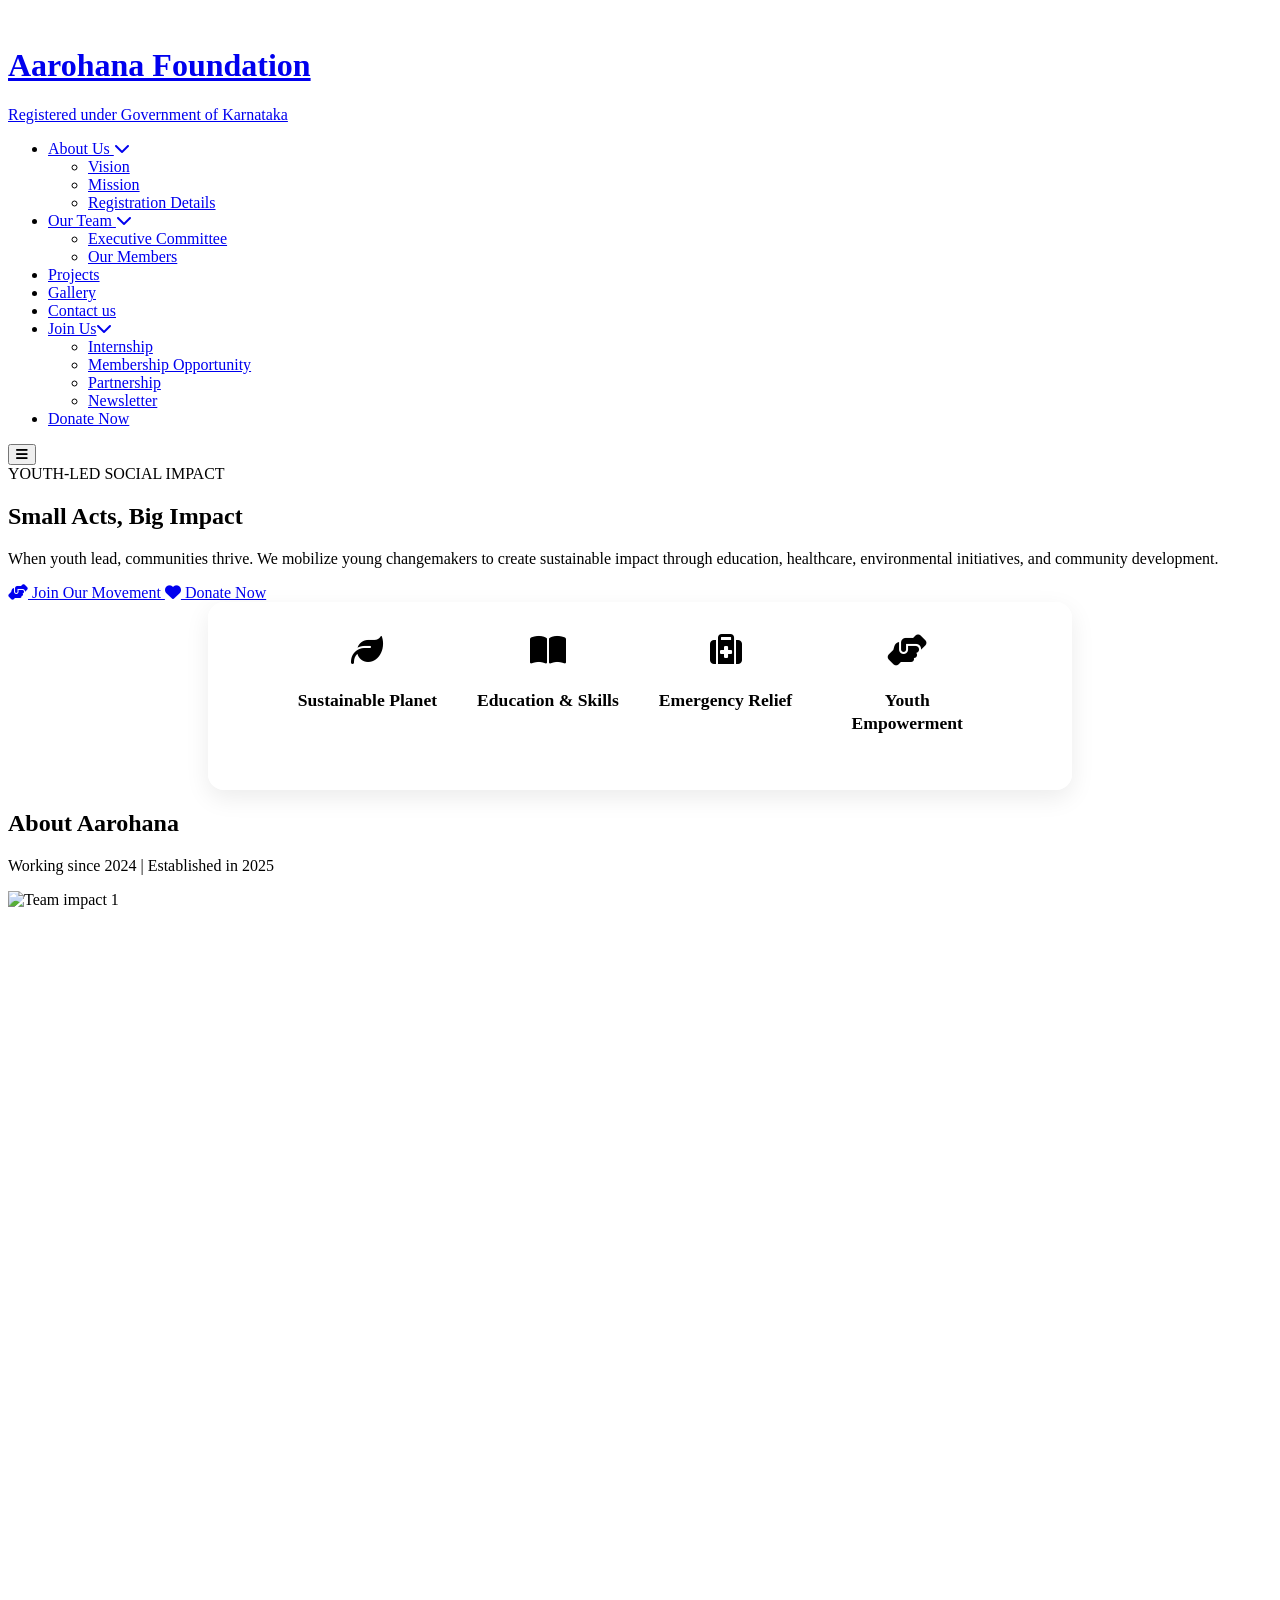
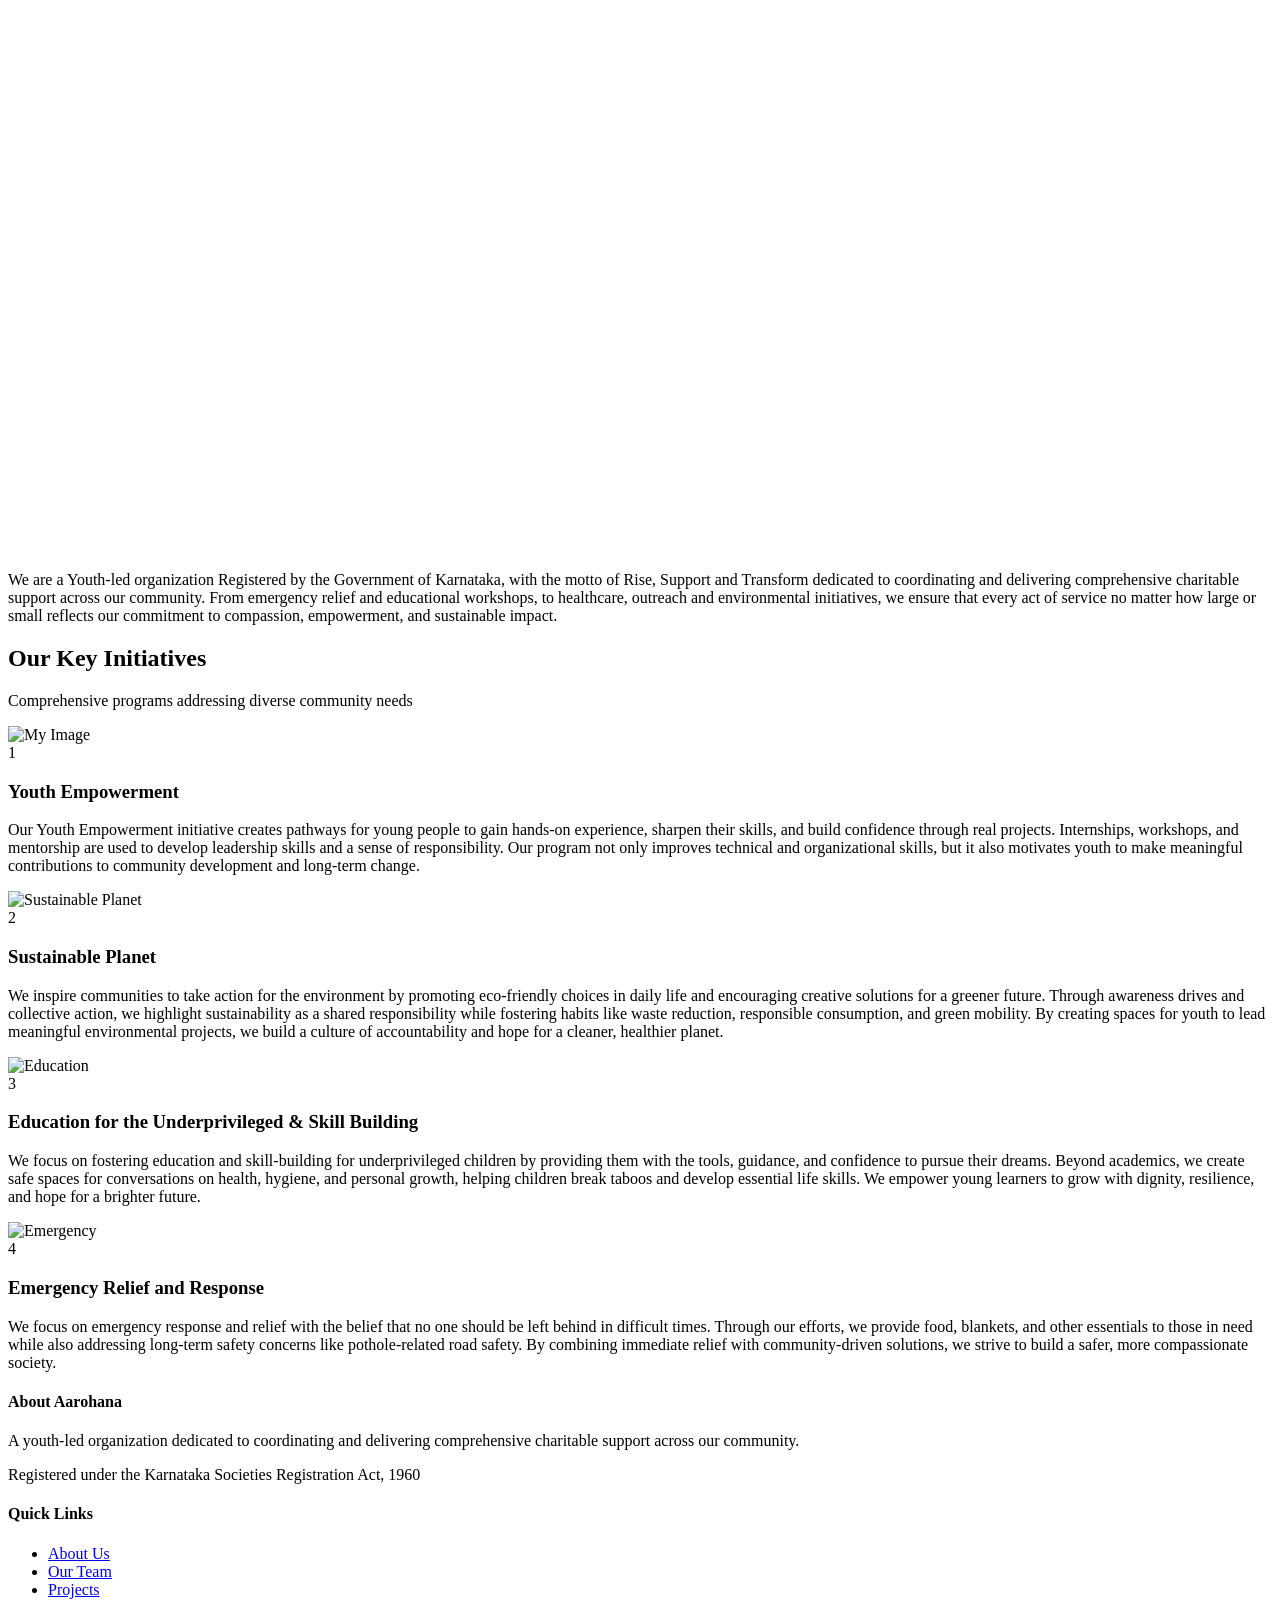
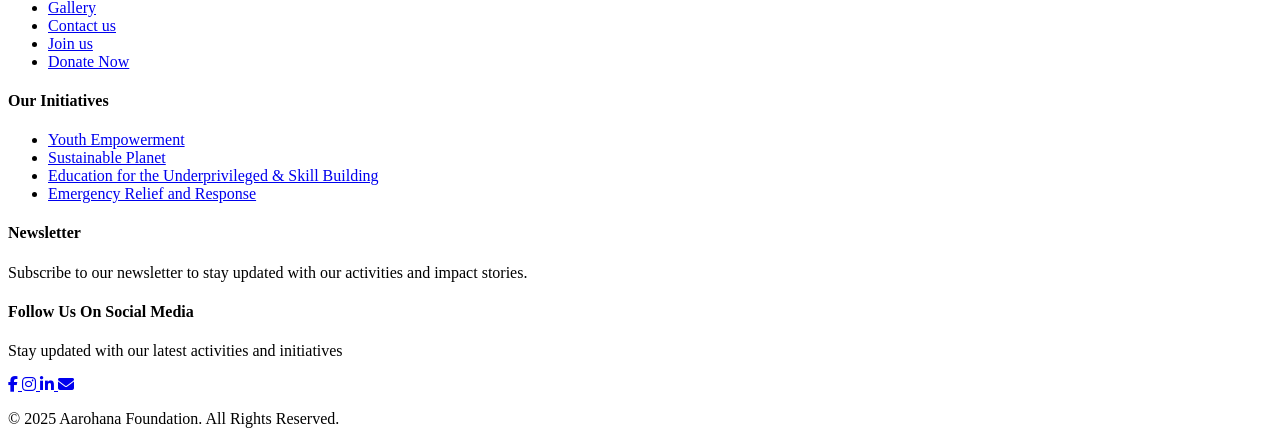
==== index.html @ 626e1ba4 "Updated files" ====
<!DOCTYPE html>
<html lang="en">

<head>
  <meta charset="UTF-8">
  <meta name="viewport" content="width=device-width, initial-scale=1.0">
  <title>Aarohana Foundation | Registered under Government of Karnataka</title>
  <link rel="stylesheet" href="https://cdnjs.cloudflare.com/ajax/libs/font-awesome/6.4.0/css/all.min.css">
  <link href="https://fonts.googleapis.com/css2?family=Inter:wght@300;400;500;600;700&display=swap" rel="stylesheet">
  <link rel="stylesheet" href="assets/css/styles.css">
  <link rel="icon" type="image/png" href="assets/images/logo/favicon.png">
  <style>
    .slider-container {
      position: relative;
      width: 100%;
      aspect-ratio: 1 / 1;
      overflow: hidden;
      border-radius: var(--radius);
      box-shadow: var(--shadow-lg);
    }
    .slider-img {
      position: absolute;
      top: 0;
      left: 0;
      width: 100%;
      height: 100%;
      object-fit: cover;
      opacity: 0;
      transition: opacity 1s ease-in-out;
    }
    .slider-img.active {
      opacity: 1;
    }
  </style>
<!-- Google tag (gtag.js) -->
<script async src="https://www.googletagmanager.com/gtag/js?id=G-BKS8LNNEW2"></script>
<script>
  window.dataLayer = window.dataLayer || [];
  function gtag(){dataLayer.push(arguments);}
  gtag('js', new Date());

  gtag('config', 'G-BKS8LNNEW2');
</script>
</head>

<body>
  <!-- Header -->
  <header id="header">
    <div class="header-container">
      <a href="index.html" class="logo">
        <div class="logo-icon"><img src="assets/images/logo/Aarohana logo.png" alt=""
            style="width: 93px;margin-right: 10px;"></div>
        <div class="logo-text">
          <h1>Aarohana Foundation</h1>
          <span>Registered under Government of Karnataka</span>
        </div>
      </a>
      <nav>
        <ul class="nav-links">
          <!-- About Us with dropdown -->
          <li class="dropdown">
            <a href="about.html" class="dropdown-toggle">About Us <i class="fas fa-chevron-down"></i></a>
            <ul class="dropdown-menu">
              <li><a href="about.html#vision-mission">Vision</a></li>
              <li><a href="about.html#vision-mission">Mission</a></li>
              <li class="dropdown-submenu">
                <a href="about.html#registration">Registration Details</a>

              </li>
            </ul>
          </li>

          <!-- Our Team with dropdown -->
          <li class="dropdown">
            <a href="#team" class="dropdown-toggle">Our Team <i class="fas fa-chevron-down"></i></a>
            <ul class="dropdown-menu">
              <li><a href="team.html#executive">Executive Committee</a></li>
              <li><a href="team.html#members">Our Members</a></li>
            </ul>
          </li>

          <!-- Other navigation items -->
          <li><a href="project.html">Projects</a></li>
          <li><a href="gallery.html">Gallery</a></li>
          <li><a href="contact.html">Contact us</a></li>
          <li class="dropdown">
            <a href="#join" class="dropdown-toggle">Join Us<i class="fas fa-chevron-down"></i></a>
            <ul class="dropdown-menu">
              <li><a href="join.html#internship">Internship</a></li>
              <li><a href="join.html#membership">Membership Opportunity</a></li>
              <li><a href="join.html#partnership">Partnership</a></li>
              <li><a href="join.html#newsletter">Newsletter</a></li>
            </ul>
          </li>
          <li><a href="donate.html" class="nav-cta">Donate Now</a></li>
        </ul>
        <button class="mobile-menu-btn"><i class="fas fa-bars"></i></button>
      </nav>
    </div>
  </header>

  <!-- Hero Section -->
  <section class="hero">
    <div class="hero-accent"></div>
    <div class="hero-accent-2"></div>
    <div class="container">
      <div class="hero-subtitle">YOUTH-LED SOCIAL IMPACT</div>
      <h1 class="hero-title">Small Acts, <span class="highlight">Big Impact</span></h1>
      <p class="hero-description">When youth lead, communities thrive. We mobilize young changemakers to create
        sustainable impact through education, healthcare, environmental initiatives, and community development.</p>

      <div class="hero-buttons">
        <a href="join.html" class="btn btn-primary">
            <i class="fas fa-hands-helping"></i> Join Our Movement
        </a>
        <a href="donate.html" class="btn btn-secondary">
            <i class="fas fa-heart"></i> Donate Now
        </a>
      </div>

      <div style="display: flex; justify-content: center; gap: 40px; flex-wrap: wrap; background: rgba(255, 255, 255, 0.85); padding: 2rem; border-radius: 16px; backdrop-filter: blur(8px); box-shadow: 0 8px 24px rgba(0, 0, 0, 0.08); max-width: 800px; margin: 0 auto;">
        <div style="text-align: center; max-width: 150px;">
          <i class="fas fa-leaf" style="font-size: 2rem; color: var(--primary-dark); margin-bottom: 12px; display: block;"></i>
          <h4 style="color: var(--dark); font-size: 1.1rem; line-height: 1.3;">Sustainable Planet</h4>
        </div>
        <div style="text-align: center; max-width: 150px;">
          <i class="fas fa-book-open" style="font-size: 2rem; color: var(--primary-dark); margin-bottom: 12px; display: block;"></i>
          <h4 style="color: var(--dark); font-size: 1.1rem; line-height: 1.3;">Education & Skills</h4>
        </div>
        <div style="text-align: center; max-width: 150px;">
          <i class="fas fa-medkit" style="font-size: 2rem; color: var(--primary-dark); margin-bottom: 12px; display: block;"></i>
          <h4 style="color: var(--dark); font-size: 1.1rem; line-height: 1.3;">Emergency Relief</h4>
        </div>
        <div style="text-align: center; max-width: 150px;">
          <i class="fas fa-hands-helping" style="font-size: 2rem; color: var(--primary-dark); margin-bottom: 12px; display: block;"></i>
          <h4 style="color: var(--dark); font-size: 1.1rem; line-height: 1.3;">Youth Empowerment</h4>
        </div>
      </div>
    </div>
  </section>


  <section id="about" class="section">
    <div class="container">
      <div class="section-title">
        <h2>About Aarohana</h2>
        <p>Working since 2024 | Established in 2025</p>
      </div>

      <div class="about-content">
        <div class="about-image">
          <div class="slider-container">
            <img class="slider-img active" src="https://drive.google.com/thumbnail?id=1ENjsF5olCdPHXFX3pWZ8a1_9nNKcPwTX&sz=w1000-h1000" alt="Team impact 1" />
            <img class="slider-img" src="https://drive.google.com/thumbnail?id=1ki4zLEohAe4dK5FVi0sfVv-vtkxUbKGF&sz=w1000-h1000" alt="Team impact 2" />
            <img class="slider-img" src="https://drive.google.com/thumbnail?id=1tLf7tF6XeRWBfXX37fuDhuMQKEU9TeUs&sz=w1000-h1000" alt="Team impact 3" />
            <img class="slider-img" src="https://drive.google.com/thumbnail?id=1vqzlZu7Y7jhyYn7M2WOT4l82mlSNFd3X&sz=w1000-h1000" alt="Team impact 4" />
          </div>
        </div>

        <div class="about-text">
          <!-- <h3>Turning Compassion into Collaboration</h3> -->
          <p>We are a Youth‑led organization Registered by the Government of Karnataka, with the motto of Rise,
            Support and Transform dedicated to coordinating and delivering comprehensive charitable support across our
            community. From emergency relief and educational workshops, to healthcare, outreach and environmental
            initiatives, we ensure that every act of service no matter how large or small reflects our commitment to
            compassion, empowerment, and sustainable impact.


          </p>
          <!-- <p>Rooted in the collaborative spirit of our founding youth community, we ensure that every act of
            service—no
            matter how large or small—reflects our commitment to compassion, empowerment, and sustainable
            impact.</p>

          <div class="about-highlights">
            <div class="about-highlight">
              <i class="fas fa-check-circle"></i>
              <span>Registered under the Karnataka Societies Registration Act, 1960</span>
            </div>
            <div class="about-highlight">
              <i class="fas fa-check-circle"></i>
              <span>Youth-led and community-driven initiatives</span>
            </div>
            <div class="about-highlight">
              <i class="fas fa-check-circle"></i>
              <span>Transparent and accountable operations</span>
            </div>
          </div> -->
        </div>
      </div>
    </div>
  </section>
  <!-- Other sections would go here -->

  <!-- Initiatives Section -->
  <section id="initiatives" class="section">
    <div class="container">
      <div class="section-title">
        <h2>Our Key Initiatives</h2>
        <p>Comprehensive programs addressing diverse community needs</p>
      </div>

      <div class="initiatives-container">
        <div class="initiative-card">
          <div class="initiative-image">
            <img src=" https://drive.google.com/thumbnail?id=1uZjLg5qjrOeg6GS6mdJ9wHOkPRYD8jBC&sz=w1000-h1000"
              alt="My Image" />


          </div>
          <div class="initiative-content">
            <div class="initiative-number">1</div>
            <h3>Youth Empowerment</h3>
            <p>Our Youth Empowerment initiative creates pathways for young people to gain hands-on experience, sharpen
              their skills, and build confidence through real projects. Internships, workshops, and mentorship are used
              to develop leadership skills and a sense of responsibility. Our program not only improves technical and
              organizational skills, but it also motivates youth to make meaningful contributions to community
              development and long-term change.
            </p>
          </div>
        </div>

        <div class="initiative-card">
          <div class="initiative-image">
            <img src=" https://drive.google.com/thumbnail?id=1DnV_VxcKYd-19xCUcEKRRGMEY2Pjr9Wb&sz=w1000-h1000"
              alt="Sustainable Planet" />
          </div>
          <div class="initiative-content">
            <div class="initiative-number">2</div>
            <h3>Sustainable Planet</h3>
            <p>We inspire communities to take action for the environment by promoting eco-friendly choices
              in daily life and encouraging creative solutions for a greener future. Through awareness
              drives and collective action, we highlight sustainability as a shared responsibility while
              fostering habits like waste reduction, responsible consumption, and green mobility. By
              creating spaces for youth to lead meaningful environmental projects, we build a culture of
              accountability and hope for a cleaner, healthier planet.</p>
          </div>
        </div>

        <div class="initiative-card">
          <div class="initiative-image">
             <img src="assets/images/landing/key initative 3.jpeg"
              alt="Education"/>
          </div>
          <div class="initiative-content">
            <div class="initiative-number">3</div>
            <h3>Education for the Underprivileged & Skill Building</h3>
            <p>We focus on fostering education and skill-building for underprivileged children by providing
              them with the tools, guidance, and confidence to pursue their dreams. Beyond academics, we
              create safe spaces for conversations on health, hygiene, and personal growth, helping
              children break taboos and develop essential life skills. We empower
              young learners to grow with dignity, resilience, and hope for a brighter future.
            </p>
          </div>
        </div>
        <div class="initiative-card">
          <div class="initiative-image">
           
            <img src="assets/images/landing/key initative 4.jpeg"
              alt="Emergency"/>
          </div>
          <div class="initiative-content">
            <div class="initiative-number">4</div>
            <h3>Emergency Relief and Response</h3>
            <p>We focus on emergency response and relief with the belief that no one should be left behind
              in difficult times. Through our efforts, we provide food, blankets, and other essentials to
              those in need while also addressing long-term safety concerns like pothole-related road
              safety. By combining immediate relief with community-driven solutions, we strive to build a
              safer, more compassionate society.
            </p>
          </div>
        </div>

        <!-- <div style="text-align: center; margin-top: 40px;">
        <a href="#initiatives" class="btn btn-primary">View All Initiatives</a>
      </div> -->
      </div>
  </section>
  <!-- Footer -->
  <footer>
    <div class="container">
      <div class="footer-content">
        <div class="footer-col">
          <h4>About Aarohana</h4>
          <p>A youth-led organization dedicated to coordinating and delivering comprehensive charitable support across
            our community.</p>
          <p>Registered under the Karnataka Societies Registration Act, 1960</p>
        </div>

        <div class="footer-col">
          <h4>Quick Links</h4>
          <ul class="footer-links">
             <li><a href="about.html">About Us</a></li>
            <li><a href="team.html">Our Team</a></li>
            <li><a href="project.html">Projects</a></li>
            <li><a href="gallery.html">Gallery</a></li>
            <li><a href="contact.html">Contact us</a></li>
            <li><a href="join.html">Join us</a></li>
            <li><a href="donate.html">Donate Now</a></li>
          </ul>
        </div>

        <div class="footer-col">
          <h4>Our Initiatives</h4>
          <ul class="footer-links">
             <li><a href="#">Youth Empowerment</a></li>
            <li><a href="#">Sustainable Planet</a></li>
            <li><a href="#">Education for the Underprivileged & Skill Building</a></li>
            <li><a href="#">Emergency Relief and Response</a></li>
          </ul>
        </div>

        <div class="footer-col footer-newsletter">
          <h4>Newsletter</h4>
          <p>Subscribe to our newsletter to stay updated with our activities and impact stories.</p>
        <h4>Follow Us On Social Media</h4>
          <p>Stay updated with our latest activities and initiatives</p>
          <div class="social-links">
            <a href="https://www.facebook.com/share/179hHAopHQ/" class="social-link" title="Facebook">
              <i class="fab fa-facebook-f"></i>
            </a>

            <a href="https://www.instagram.com/aarohanafoundation?igsh=MWpqamJhZWVpb3N3Zw== " class="social-link"
              title="Instagram">
              <i class="fab fa-instagram"></i>
            </a>
            <a href="https://www.linkedin.com/in/aarohana-foundation-643480362/" class="social-link" title="LinkedIn">
              <i class="fab fa-linkedin-in"></i>
            </a>
            <a href="https://mail.google.com/mail/?view=cm&fs=1&to=aarohanafoundationbengaluru@gmail.com"
              class="social-link" title="Email" target="_blank">
              <i class="fas fa-envelope"></i>
            </a>
          </div>
          <!-- <form class="newsletter-form">
            <input type="email" class="newsletter-input" placeholder="Your Email" required>
            <button type="submit" class="btn btn-primary">Subscribe</button>
          </form> -->
        </div>
      </div>
    </div>

    <div class="copyright">
      <div class="container">
        <p>&copy; 2025 Aarohana Foundation. All Rights Reserved.</p>
      </div>
    </div>
  </footer>

  <script src="assets/js/main.js"></script>
  <script>
    document.addEventListener('DOMContentLoaded', () => {
      const slides = document.querySelectorAll('.slider-img');
      let currentSlide = 0;
      if (slides.length > 0) {
        setInterval(() => {
          slides[currentSlide].classList.remove('active');
          currentSlide = (currentSlide + 1) % slides.length;
          slides[currentSlide].classList.add('active');
        }, 3000); // Change image every 3 seconds
      }
    });
  </script>
</body>


</html>
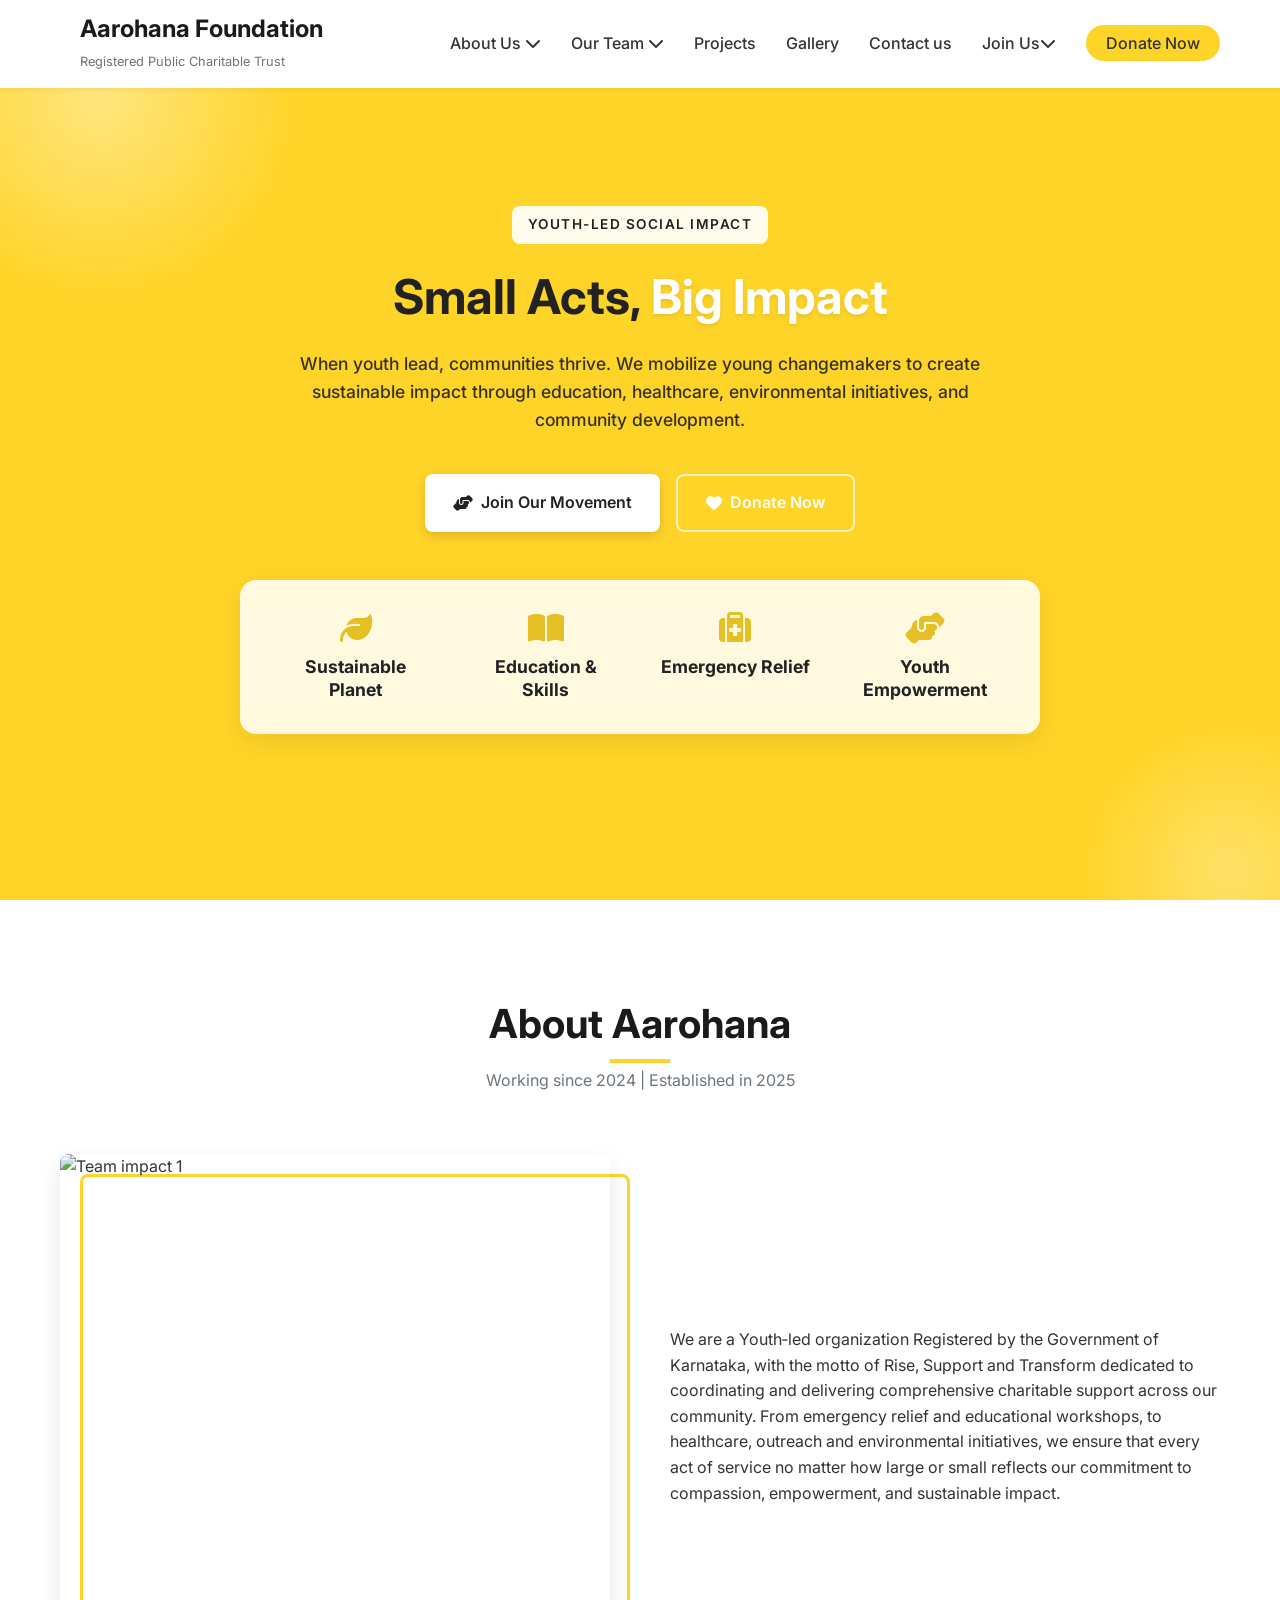
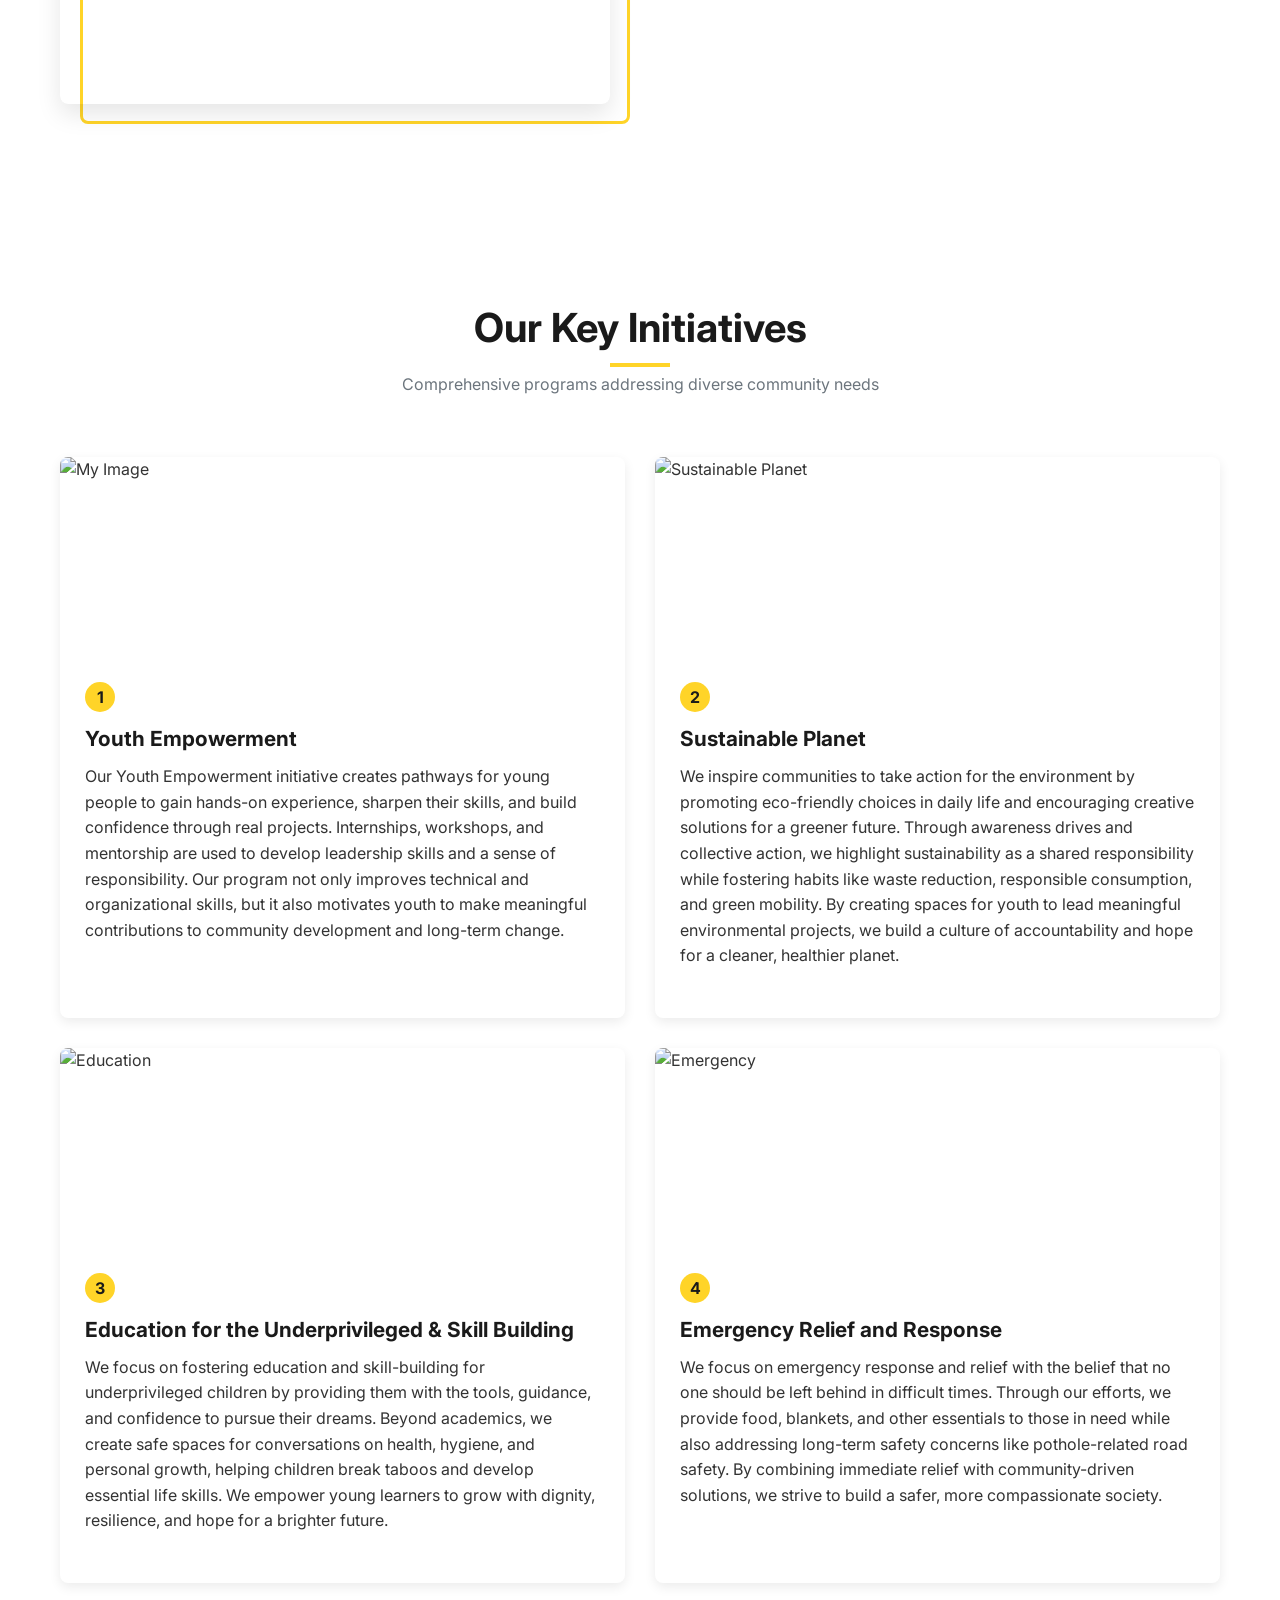
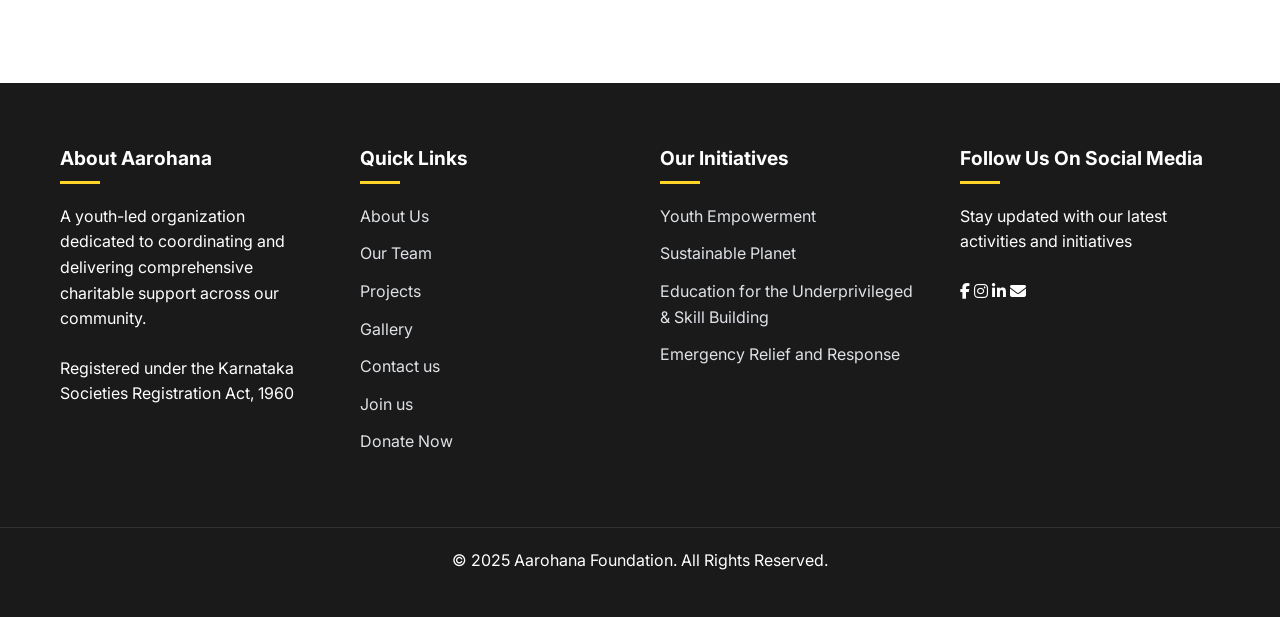
==== commit e90582a9: "Redesign team layout and remove newsletter from all pages" ====
--- a/index.html
+++ b/index.html
@@ -52,7 +52,8 @@
             style="width: 93px;margin-right: 10px;"></div>
         <div class="logo-text">
           <h1>Aarohana Foundation</h1>
-          <span>Registered under Government of Karnataka</span>
+          <span>Registered Public Charitable Trust
+          </span>
         </div>
       </a>
       <nav>
@@ -89,7 +90,6 @@
               <li><a href="join.html#internship">Internship</a></li>
               <li><a href="join.html#membership">Membership Opportunity</a></li>
               <li><a href="join.html#partnership">Partnership</a></li>
-              <li><a href="join.html#newsletter">Newsletter</a></li>
             </ul>
           </li>
           <li><a href="donate.html" class="nav-cta">Donate Now</a></li>
@@ -310,10 +310,8 @@
           </ul>
         </div>
 
-        <div class="footer-col footer-newsletter">
-          <h4>Newsletter</h4>
-          <p>Subscribe to our newsletter to stay updated with our activities and impact stories.</p>
-        <h4>Follow Us On Social Media</h4>
+        <div class="footer-col">
+          <h4>Follow Us On Social Media</h4>
           <p>Stay updated with our latest activities and initiatives</p>
           <div class="social-links">
             <a href="https://www.facebook.com/share/179hHAopHQ/" class="social-link" title="Facebook">
@@ -332,10 +330,6 @@
               <i class="fas fa-envelope"></i>
             </a>
           </div>
-          <!-- <form class="newsletter-form">
-            <input type="email" class="newsletter-input" placeholder="Your Email" required>
-            <button type="submit" class="btn btn-primary">Subscribe</button>
-          </form> -->
         </div>
       </div>
     </div>
--- a/assets/css/styles.css
+++ b/assets/css/styles.css
@@ -0,0 +1,750 @@
+ /* Base styles and variables */
+ :root {
+     --primary: #FFD428;
+     --primary-dark: #E5BF24;
+     --primary-light: #FFE785;
+     --secondary: #1a1a1a;
+     --accent: #2C5AA0;
+     --light: #f8f9fa;
+     --dark: #222;
+     --text: #333;
+     --text-light: #6c757d;
+     --white: #ffffff;
+     --gray: #6c757d;
+     --gray-100: #f8f9fa;
+     --gray-200: #e9ecef;
+     --gray-300: #dee2e6;
+     --shadow-sm: 0 2px 4px rgba(0, 0, 0, 0.05);
+     --shadow-md: 0 4px 12px rgba(0, 0, 0, 0.08);
+     --shadow-lg: 0 10px 25px rgba(0, 0, 0, 0.1);
+     --transition: all 0.3s ease;
+     --radius: 8px;
+     --section-spacing: 100px;
+ }
+
+ * {
+     margin: 0;
+     padding: 0;
+     box-sizing: border-box;
+ }
+
+ body {
+     font-family: 'Inter', sans-serif;
+     line-height: 1.6;
+     color: var(--text);
+     background: var(--white);
+     overflow-x: hidden;
+     font-weight: 400;
+ }
+
+ h1,
+ h2,
+ h3,
+
+ h5,
+ h6 {
+     font-weight: 700;
+     line-height: 1.2;
+     color: var(--secondary);
+ }
+
+ p {
+     margin-bottom: 1.5rem;
+ }
+
+ a {
+     text-decoration: none;
+     color: inherit;
+     transition: var(--transition);
+ }
+
+ .container {
+     width: 100%;
+     max-width: 1200px;
+     margin: 0 auto;
+     padding: 0 20px;
+ }
+
+ .section {
+     padding: var(--section-spacing) 0;
+ }
+
+ .section-title {
+     text-align: center;
+     margin-bottom: 60px;
+ }
+
+ .section-title h2 {
+     font-size: 2.5rem;
+     position: relative;
+     display: inline-block;
+     margin-bottom: 20px;
+ }
+
+ .section-title h2:after {
+     content: '';
+     position: absolute;
+     bottom: -15px;
+     left: 50%;
+     transform: translateX(-50%);
+     width: 60px;
+     height: 4px;
+     background: var(--primary);
+ }
+
+ .section-title p {
+     color: var(--text-light);
+     max-width: 700px;
+     margin: 0 auto;
+ }
+
+  h4{
+    color: white;
+  }
+ .btn {
+     display: inline-flex;
+     align-items: center;
+     justify-content: center;
+     padding: 12px 32px;
+     border-radius: 50px;
+     font-weight: 600;
+     transition: var(--transition);
+     border: none;
+     cursor: pointer;
+     font-size: 1rem;
+     gap: 8px;
+ }
+
+ .btn-primary {
+     background: var(--primary);
+     color: var(--secondary);
+     box-shadow: var(--shadow-md);
+ }
+
+ .btn-primary:hover {
+     background: var(--primary-dark);
+     transform: translateY(-2px);
+     box-shadow: var(--shadow-lg);
+ }
+
+ .btn-secondary {
+     background: transparent;
+     border: 2px solid var(--white);
+     color: var(--white);
+ }
+
+ .btn-secondary:hover {
+     background: var(--white);
+     color: var(--secondary);
+ }
+
+ /* Header styles */
+ #header {
+     background: var(--white);
+     box-shadow: var(--shadow-sm);
+     position: fixed;
+     top: 0;
+     left: 0;
+     right: 0;
+     z-index: 1000;
+ }
+
+ .header-container {
+     display: flex;
+     justify-content: space-between;
+     align-items: center;
+     padding: 15px 20px;
+     max-width: 1200px;
+     margin: 0 auto;
+ }
+
+ .logo {
+     display: flex;
+     align-items: center;
+ }
+
+ .logo-icon {
+     margin-right: 10px;
+ }
+
+ .logo-text h1 {
+     font-size: 1.5rem;
+     margin-bottom: 4px;
+ }
+
+ .logo-text span {
+     font-size: 0.8rem;
+     color: var(--text-light);
+ }
+
+ nav {
+     display: flex;
+     align-items: center;
+ }
+
+ .nav-links {
+     display: flex;
+     list-style: none;
+     gap: 30px;
+ }
+
+ .nav-links a {
+     font-weight: 500;
+     color: var(--text);
+     position: relative;
+ }
+
+ .nav-links a:hover {
+     color: var(--primary);
+ }
+
+ .nav-cta {
+     background: var(--primary);
+     padding: 8px 20px;
+     border-radius: 50px;
+     color: var(--secondary);
+     font-weight: 600;
+ }
+
+ .nav-cta:hover {
+     background: var(--primary-dark);
+     transform: translateY(-2px);
+ }
+
+ .mobile-menu-btn {
+     display: none;
+     background: none;
+     border: none;
+     font-size: 1.5rem;
+     cursor: pointer;
+     color: var(--text);
+ }
+
+ /* Dropdown styles */
+ .dropdown {
+     position: relative;
+ }
+
+ .dropdown-menu {
+     position: absolute;
+     top: 100%;
+     left: 0;
+     background: var(--white);
+     box-shadow: var(--shadow-lg);
+     border-radius: var(--radius);
+     padding: 10px 0;
+     min-width: 200px;
+     opacity: 0;
+     visibility: hidden;
+     transform: translateY(10px);
+     transition: var(--transition);
+     z-index: 100;
+ }
+
+ .dropdown:hover .dropdown-menu {
+     opacity: 1;
+     visibility: visible;
+     transform: translateY(0);
+ }
+
+ .dropdown-menu li {
+     list-style: none;
+ }
+
+ .dropdown-menu a {
+     display: block;
+     padding: 10px 20px;
+     color: var(--text);
+     font-weight: 400;
+ }
+
+ .dropdown-menu a:hover {
+     background: var(--gray-100);
+     color: var(--primary);
+ }
+
+ /* Hero Section Styles */
+ .hero {
+     display: flex;
+     align-items: center;
+     min-height: 100vh;
+     padding: 120px 0 80px;
+     position: relative;
+     overflow: hidden;
+     background: linear-gradient(135deg, #ffd428 0%, #ffd428 100%);
+ }
+
+ .hero .container {
+     text-align: center;
+     z-index: 2;
+ }
+
+ .hero-subtitle {
+     display: inline-block;
+     background-color: rgba(255, 255, 255, 0.9);
+     padding: 8px 16px;
+     border-radius: 8px;
+     font-weight: 600;
+     font-size: 0.85rem;
+     letter-spacing: 1.5px;
+     margin-bottom: 1.5rem;
+     color: var(--dark);
+     backdrop-filter: blur(4px);
+ }
+
+ .hero-title {
+     font-size: 3rem;
+     font-weight: 700;
+     line-height: 1.2;
+     margin-bottom: 1.5rem;
+     color: var(--dark);
+ }
+
+ .hero-title .highlight {
+     color: var(--white);
+     position: relative;
+     text-shadow: 0 2px 4px rgba(0, 0, 0, 0.1);
+ }
+
+ .hero-description {
+     color: rgba(33, 33, 33, 0.9);
+     font-size: 1.1rem;
+     max-width: 700px;
+     margin: 0 auto 2.5rem auto;
+     line-height: 1.6;
+     font-weight: 500;
+ }
+
+ .hero-buttons {
+     display: flex;
+     justify-content: center;
+     gap: 16px;
+     flex-wrap: wrap;
+     margin-bottom: 3rem;
+ }
+
+ .hero-buttons .btn {
+     padding: 14px 28px;
+     border-radius: 8px;
+     font-weight: 600;
+     font-size: 1rem;
+     border: none;
+     cursor: pointer;
+     transition: all 0.3s ease;
+     text-decoration: none;
+     display: inline-flex;
+     align-items: center;
+     gap: 8px;
+ }
+
+ .hero-buttons .btn-primary {
+     background: var(--white);
+     color: var(--dark);
+     box-shadow: 0 4px 12px rgba(0, 0, 0, 0.15);
+ }
+
+ .hero-buttons .btn-primary:hover {
+     background: var(--primary-light);
+     transform: translateY(-3px);
+     box-shadow: 0 6px 16px rgba(0, 0, 0, 0.2);
+ }
+
+ .hero-buttons .btn-secondary {
+     background: transparent;
+     color: var(--white);
+     border: 2px solid rgba(255, 255, 255, 0.7);
+     backdrop-filter: blur(4px);
+ }
+
+ .hero-buttons .btn-secondary:hover {
+     background: rgba(255, 255, 255, 0.15);
+     border-color: var(--white);
+     transform: translateY(-3px);
+ }
+
+ .hero-stats {
+     display: flex;
+     justify-content: center;
+     gap: 60px;
+     flex-wrap: wrap;
+     background: rgba(255, 255, 255, 0.85);
+     padding: 2rem;
+     border-radius: 16px;
+     backdrop-filter: blur(8px);
+     box-shadow: 0 8px 24px rgba(0, 0, 0, 0.08);
+     max-width: 700px;
+     margin: 0 auto;
+ }
+
+ .hero-stat {
+     text-align: center;
+ }
+
+ .hero-stat-number {
+     font-size: 2.4rem;
+     font-weight: 700;
+     color: var(--dark);
+     display: flex;
+     justify-content: center;
+     align-items: center;
+     gap: 10px;
+ }
+
+ .hero-stat-number i {
+     color: var(--primary-dark);
+     font-size: 1.5rem;
+ }
+
+ .hero-stat-text {
+     font-size: 1rem;
+     color: var(--gray);
+     margin-top: 8px;
+     font-weight: 500;
+ }
+
+ .hero-accent {
+     position: absolute;
+     top: -100px;
+     left: -100px;
+     width: 400px;
+     height: 400px;
+     background: radial-gradient(circle, rgba(255, 255, 255, 0.4) 0%, transparent 70%);
+     border-radius: 50%;
+     z-index: 1;
+ }
+
+ .hero-accent-2 {
+     position: absolute;
+     bottom: -120px;
+     right: -100px;
+     width: 300px;
+     height: 300px;
+     background: radial-gradient(circle, rgba(255, 255, 255, 0.3) 0%, transparent 70%);
+     border-radius: 50%;
+     z-index: 1;
+ }
+
+ /* About Section */
+ .about-content {
+     display: grid;
+     grid-template-columns: 1fr 1fr;
+     gap: 60px;
+     align-items: center;
+ }
+
+ .about-image {
+     position: relative;
+ }
+
+ .about-image img {
+     width: 100%;
+     border-radius: var(--radius);
+     box-shadow: var(--shadow-lg);
+ }
+
+ .about-image:after {
+     content: '';
+     position: absolute;
+     top: 20px;
+     left: 20px;
+     right: -20px;
+     bottom: -20px;
+     border: 3px solid var(--primary);
+     border-radius: var(--radius);
+     z-index: -1;
+ }
+
+ .about-text h3 {
+     font-size: 2rem;
+     margin-bottom: 20px;
+ }
+
+ .about-highlights {
+     margin-top: 30px;
+ }
+
+ .about-highlight {
+     display: flex;
+     align-items: center;
+     gap: 15px;
+     margin-bottom: 15px;
+ }
+
+ .about-highlight i {
+     color: var(--primary);
+     font-size: 1.2rem;
+ }
+
+ /* Footer */
+ footer {
+     background: var(--secondary);
+     color: var(--white);
+     padding: 60px 0 0;
+ }
+
+ .footer-content {
+     display: grid;
+     grid-template-columns: repeat(4, 1fr);
+     gap: 40px;
+ }
+
+ .footer-col h4 {
+     font-size: 1.2rem;
+     margin-bottom: 20px;
+     position: relative;
+     padding-bottom: 10px;
+ }
+
+ .footer-col h4:after {
+     content: '';
+     position: absolute;
+     bottom: 0;
+     left: 0;
+     width: 40px;
+     height: 3px;
+     background: var(--primary);
+ }
+
+ .footer-links {
+     list-style: none;
+ }
+
+ .footer-links li {
+     margin-bottom: 12px;
+ }
+
+ .footer-links a {
+     color: var(--gray-300);
+     transition: var(--transition);
+ }
+
+ .footer-links a:hover {
+     color: var(--primary);
+     padding-left: 5px;
+ }
+
+ .copyright {
+     text-align: center;
+     padding: 20px 0;
+     margin-top: 60px;
+     border-top: 1px solid rgba(255, 255, 255, 0.1);
+ }
+
+ /* Responsive styles */
+ @media (max-width: 1200px) {
+     .footer-content {
+         grid-template-columns: repeat(2, 1fr);
+     }
+ }
+
+ @media (max-width: 992px) {
+     .section {
+         padding: 80px 0;
+     }
+
+     .section-title h2 {
+         font-size: 2rem;
+     }
+
+     .nav-links {
+         display: none;
+         position: absolute;
+         top: 100%;
+         left: 0;
+         right: 0;
+         background: var(--white);
+         flex-direction: column;
+         padding: 20px;
+         box-shadow: var(--shadow-md);
+     }
+
+     .nav-links.active {
+         display: flex;
+     }
+
+     .mobile-menu-btn {
+         display: block;
+     }
+
+     .dropdown-menu {
+         position: static;
+         opacity: 1;
+         visibility: visible;
+         transform: none;
+         box-shadow: none;
+         margin-left: 20px;
+         display: none;
+     }
+
+     .dropdown:hover .dropdown-menu {
+         display: block;
+     }
+ }
+
+ @media (max-width: 768px) {
+     .hero-title {
+         font-size: 2.3rem;
+     }
+
+     .section-title h2 {
+         font-size: 1.8rem;
+     }
+
+     .hero {
+         padding: 120px 0 60px;
+     }
+
+     .hero-title {
+         font-size: 2.4rem;
+     }
+
+     .hero-description {
+         font-size: 1rem;
+     }
+
+     .hero-stat-number {
+         font-size: 1.8rem;
+     }
+
+     .hero-buttons .btn {
+         width: 100%;
+         justify-content: center;
+     }
+
+     .hero-buttons {
+         flex-direction: column;
+         gap: 12px;
+     }
+
+     .hero-stats {
+         gap: 30px;
+         padding: 1.5rem;
+     }
+
+     /* About section responsive fix */
+     .about-content {
+         grid-template-columns: 1fr;
+         gap: 40px;
+         text-align: center;
+     }
+
+     .about-image:after {
+         display: none;
+     }
+
+     .about-highlight {
+         justify-content: center;
+     }
+
+     .footer-content {
+         grid-template-columns: 1fr;
+     }
+
+ }
+
+ @media (max-width: 576px) {
+     .header-container {
+         padding: 10px 15px;
+     }
+
+     .logo-text h1 {
+         font-size: 1.2rem;
+     }
+
+     .hero-title {
+         font-size: 2rem;
+     }
+
+     .hero-stats {
+         flex-direction: column;
+         gap: 20px;
+     }
+
+     .section {
+         padding: 60px 0;
+     }
+ }
+
+ /* Initiatives Section */
+    /* .initiatives-container {
+      display: grid;
+      grid-template-columns: repeat(auto-fit, minmax(300px, 1fr));
+      gap: 30px;
+    } */
+
+   /* Initiatives Section */
+.initiatives-container {
+  display: grid;
+  grid-template-columns: repeat(2, 1fr); /* 4 columns on large screens */
+  gap: 30px;
+}
+
+@media (max-width: 1200px) {
+  .initiatives-container {
+    grid-template-columns: repeat(2, 1fr); /* 3 columns on medium screens */
+  }
+}
+
+@media (max-width: 992px) {
+  .initiatives-container {
+    grid-template-columns: repeat(2, 1fr); /* 2 columns on tablets */
+  }
+}
+
+@media (max-width: 576px) {
+  .initiatives-container {
+    grid-template-columns: 1fr; /* 1 column on mobile */
+  }
+}
+
+    .initiative-card {
+      background: var(--white);
+      border-radius: var(--radius);
+      overflow: hidden;
+      box-shadow: var(--shadow-md);
+      transition: var(--transition);
+      height: 100%;
+    }
+
+    .initiative-card:hover {
+      transform: translateY(-5px);
+      box-shadow: var(--shadow-lg);
+    }
+
+    .initiative-image {
+      height: 200px;
+      overflow: hidden;
+    }
+
+    .initiative-image img {
+      width: 100%;
+      height: 100%;
+      object-fit: cover;
+      transition: var(--transition);
+    }
+
+    .initiative-card:hover .initiative-image img {
+      transform: scale(1.05);
+    }
+
+    .initiative-content {
+      padding: 25px;
+    }
+
+    .initiative-number {
+      display: inline-block;
+      width: 30px;
+      height: 30px;
+      background: var(--primary);
+      color: var(--secondary);
+      border-radius: 50%;
+      text-align: center;
+      line-height: 30px;
+      font-weight: 700;
+      margin-bottom: 15px;
+    }
+
+    .initiative-content h3 {
+      font-size: 1.3rem;
+      margin-bottom: 12px;
+    }
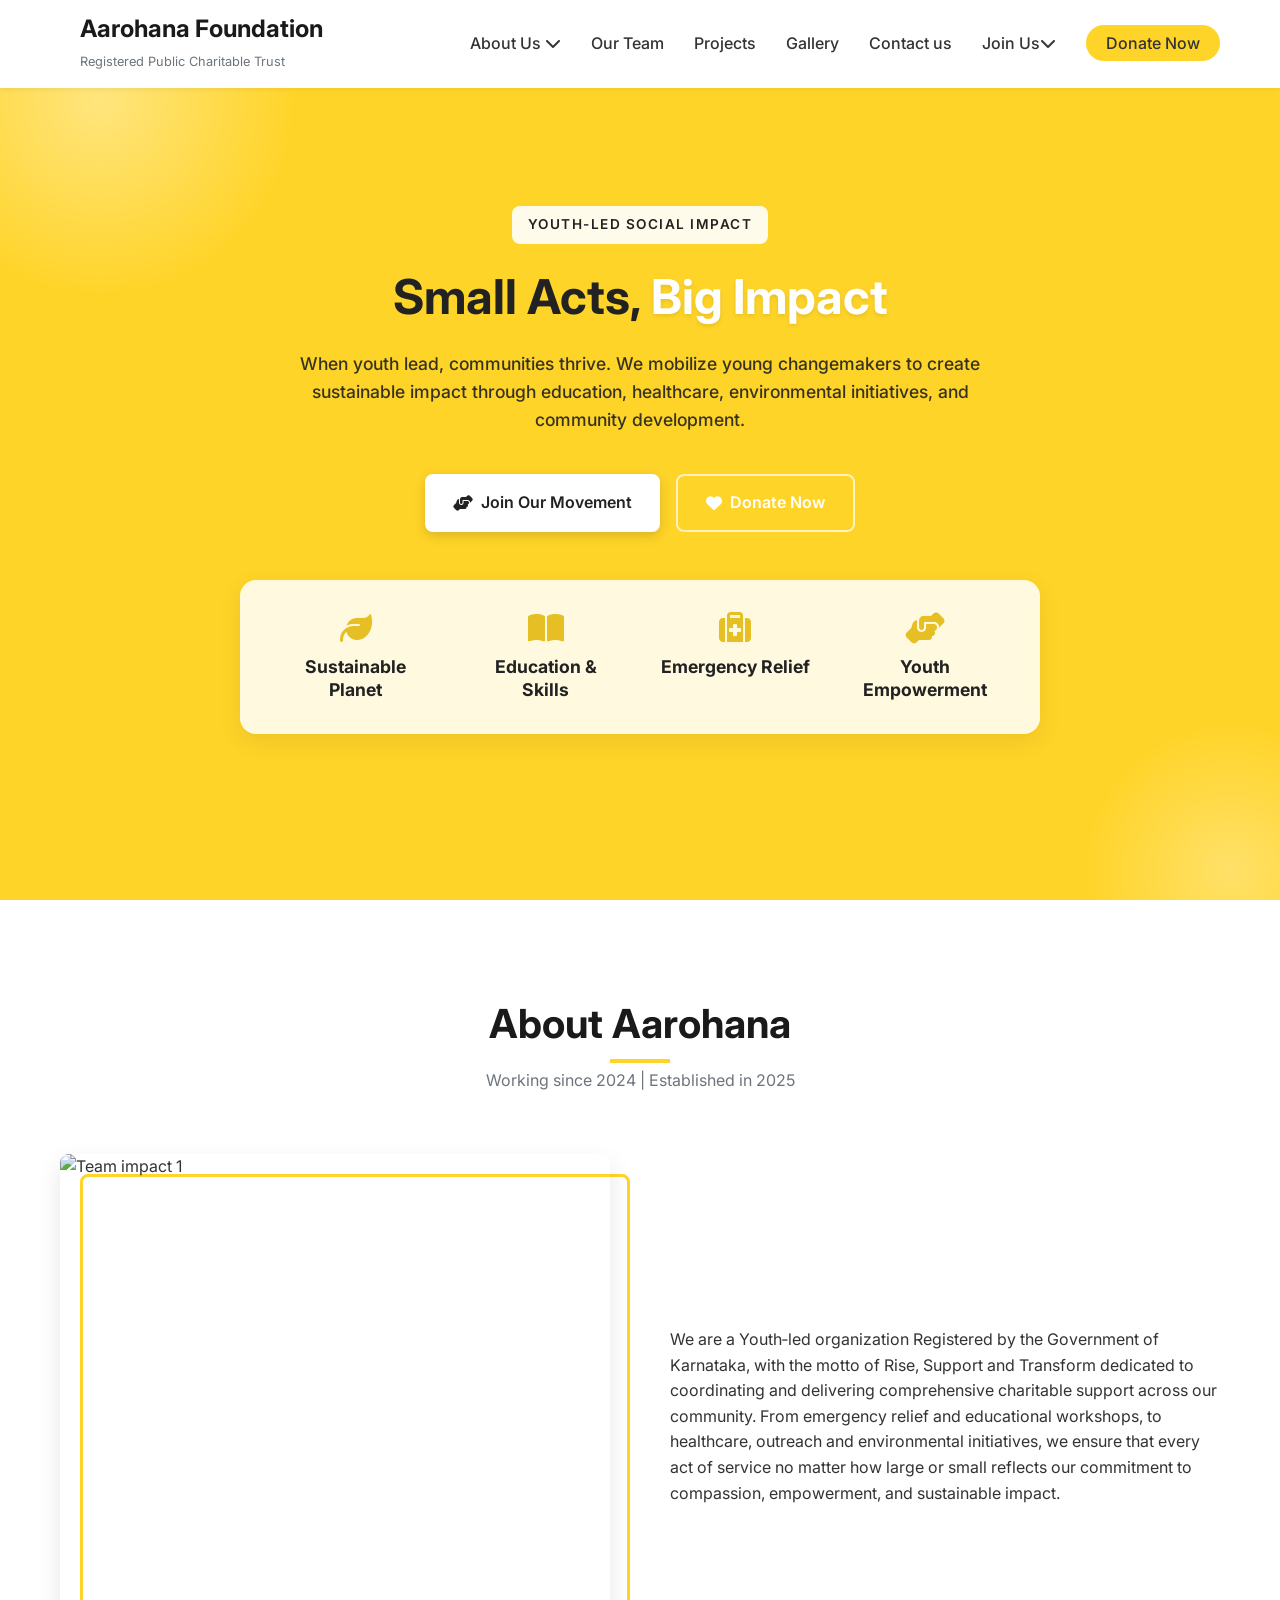
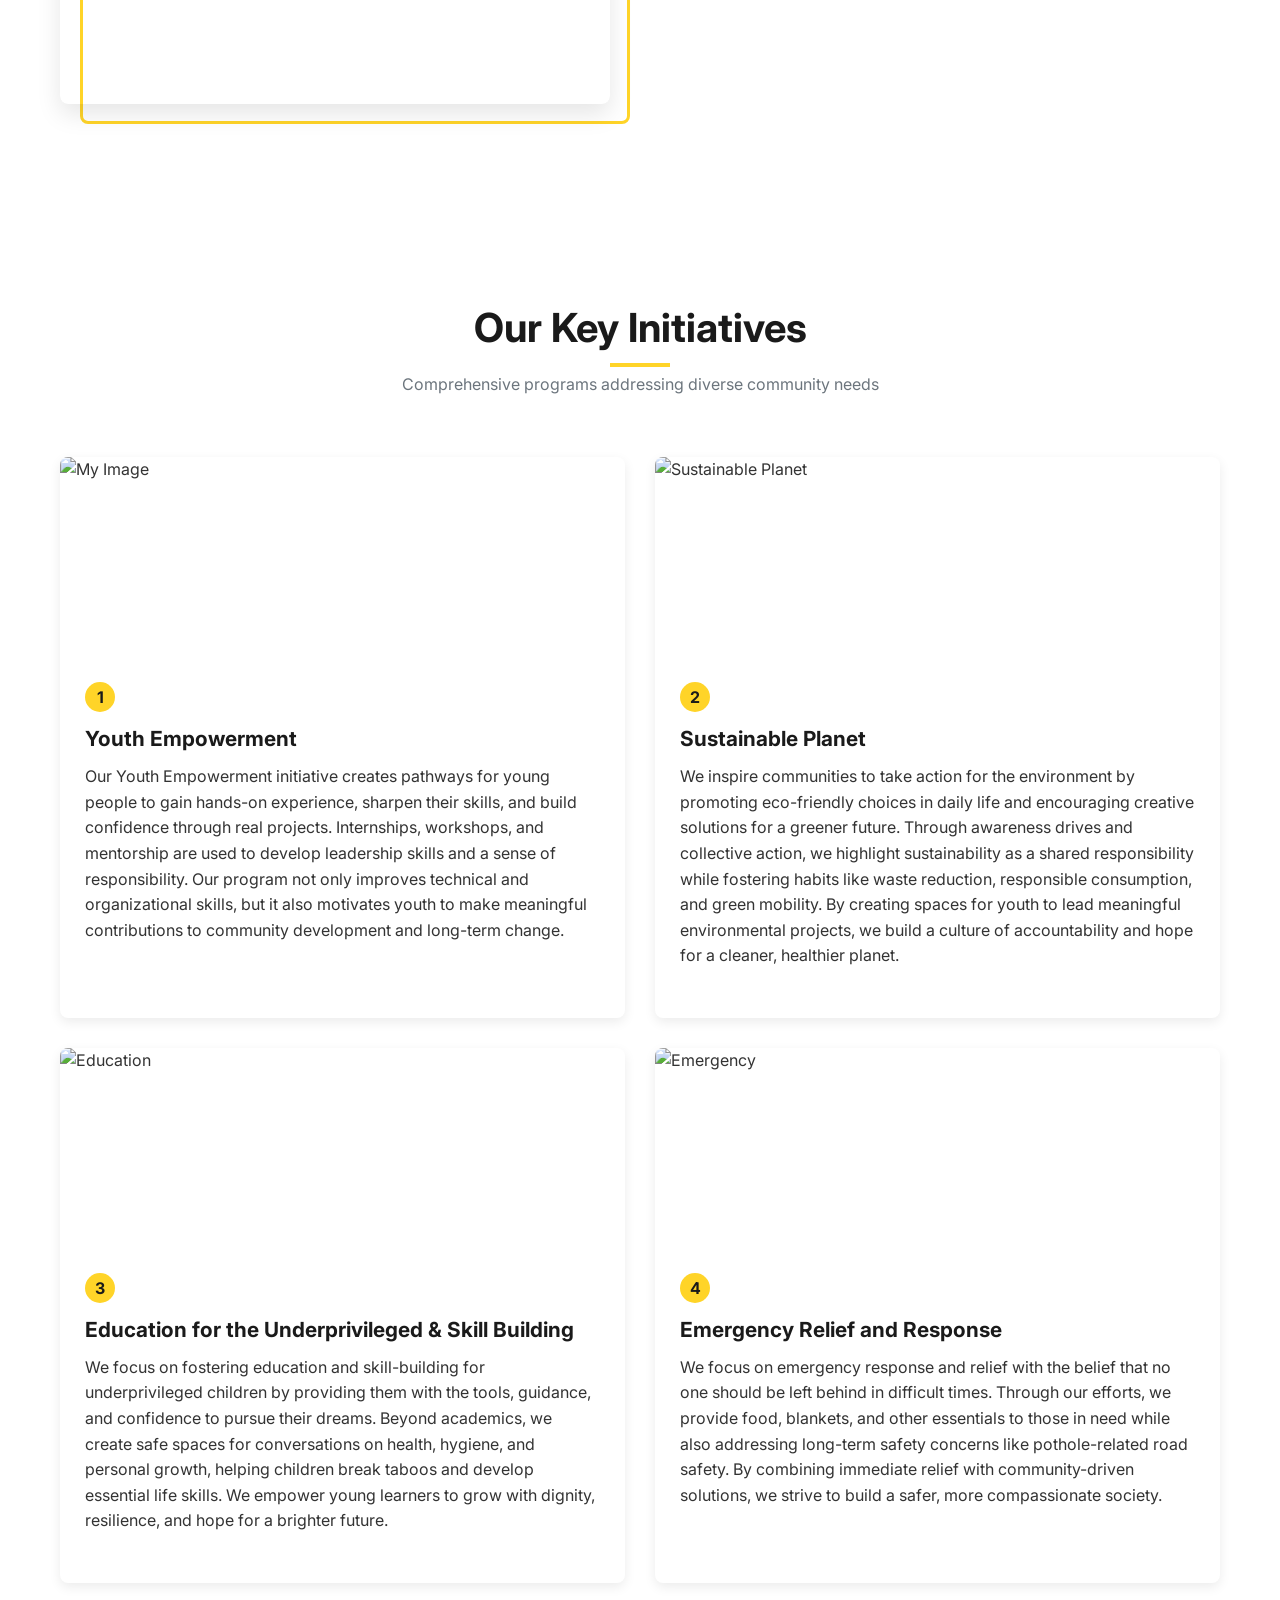
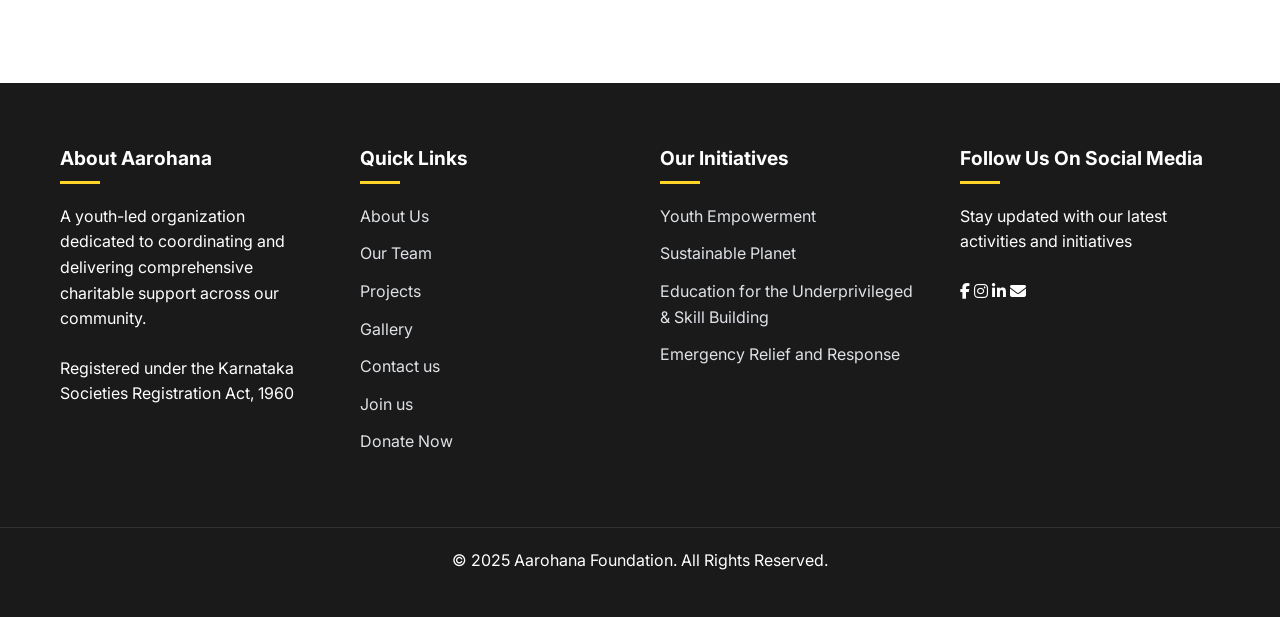
==== commit 42d5729f: "Redesign team layout and remove newsletter from all pages" ====
--- a/index.html
+++ b/index.html
@@ -4,34 +4,13 @@
 <head>
   <meta charset="UTF-8">
   <meta name="viewport" content="width=device-width, initial-scale=1.0">
-  <title>Aarohana Foundation | Registered under Government of Karnataka</title>
+  <title>Aarohana Foundation | Registered Public Charitable Trust</title>
+  <meta name="description" content="Aarohana Foundation is a youth-led registered public charitable trust dedicated to sustainable planet initiatives, education & skill building, emergency relief, and youth empowerment.">
   <link rel="stylesheet" href="https://cdnjs.cloudflare.com/ajax/libs/font-awesome/6.4.0/css/all.min.css">
   <link href="https://fonts.googleapis.com/css2?family=Inter:wght@300;400;500;600;700&display=swap" rel="stylesheet">
   <link rel="stylesheet" href="assets/css/styles.css">
+  <link rel="stylesheet" href="assets/css/home.css">
   <link rel="icon" type="image/png" href="assets/images/logo/favicon.png">
-  <style>
-    .slider-container {
-      position: relative;
-      width: 100%;
-      aspect-ratio: 1 / 1;
-      overflow: hidden;
-      border-radius: var(--radius);
-      box-shadow: var(--shadow-lg);
-    }
-    .slider-img {
-      position: absolute;
-      top: 0;
-      left: 0;
-      width: 100%;
-      height: 100%;
-      object-fit: cover;
-      opacity: 0;
-      transition: opacity 1s ease-in-out;
-    }
-    .slider-img.active {
-      opacity: 1;
-    }
-  </style>
 <!-- Google tag (gtag.js) -->
 <script async src="https://www.googletagmanager.com/gtag/js?id=G-BKS8LNNEW2"></script>
 <script>
@@ -45,59 +24,7 @@
 
 <body>
   <!-- Header -->
-  <header id="header">
-    <div class="header-container">
-      <a href="index.html" class="logo">
-        <div class="logo-icon"><img src="assets/images/logo/Aarohana logo.png" alt=""
-            style="width: 93px;margin-right: 10px;"></div>
-        <div class="logo-text">
-          <h1>Aarohana Foundation</h1>
-          <span>Registered Public Charitable Trust
-          </span>
-        </div>
-      </a>
-      <nav>
-        <ul class="nav-links">
-          <!-- About Us with dropdown -->
-          <li class="dropdown">
-            <a href="about.html" class="dropdown-toggle">About Us <i class="fas fa-chevron-down"></i></a>
-            <ul class="dropdown-menu">
-              <li><a href="about.html#vision-mission">Vision</a></li>
-              <li><a href="about.html#vision-mission">Mission</a></li>
-              <li class="dropdown-submenu">
-                <a href="about.html#registration">Registration Details</a>
-
-              </li>
-            </ul>
-          </li>
-
-          <!-- Our Team with dropdown -->
-          <li class="dropdown">
-            <a href="#team" class="dropdown-toggle">Our Team <i class="fas fa-chevron-down"></i></a>
-            <ul class="dropdown-menu">
-              <li><a href="team.html#executive">Executive Committee</a></li>
-              <li><a href="team.html#members">Our Members</a></li>
-            </ul>
-          </li>
-
-          <!-- Other navigation items -->
-          <li><a href="project.html">Projects</a></li>
-          <li><a href="gallery.html">Gallery</a></li>
-          <li><a href="contact.html">Contact us</a></li>
-          <li class="dropdown">
-            <a href="#join" class="dropdown-toggle">Join Us<i class="fas fa-chevron-down"></i></a>
-            <ul class="dropdown-menu">
-              <li><a href="join.html#internship">Internship</a></li>
-              <li><a href="join.html#membership">Membership Opportunity</a></li>
-              <li><a href="join.html#partnership">Partnership</a></li>
-            </ul>
-          </li>
-          <li><a href="donate.html" class="nav-cta">Donate Now</a></li>
-        </ul>
-        <button class="mobile-menu-btn"><i class="fas fa-bars"></i></button>
-      </nav>
-    </div>
-  </header>
+  <header id="header"></header>
 
   <!-- Hero Section -->
   <section class="hero">
@@ -277,69 +204,7 @@
       </div>
   </section>
   <!-- Footer -->
-  <footer>
-    <div class="container">
-      <div class="footer-content">
-        <div class="footer-col">
-          <h4>About Aarohana</h4>
-          <p>A youth-led organization dedicated to coordinating and delivering comprehensive charitable support across
-            our community.</p>
-          <p>Registered under the Karnataka Societies Registration Act, 1960</p>
-        </div>
-
-        <div class="footer-col">
-          <h4>Quick Links</h4>
-          <ul class="footer-links">
-             <li><a href="about.html">About Us</a></li>
-            <li><a href="team.html">Our Team</a></li>
-            <li><a href="project.html">Projects</a></li>
-            <li><a href="gallery.html">Gallery</a></li>
-            <li><a href="contact.html">Contact us</a></li>
-            <li><a href="join.html">Join us</a></li>
-            <li><a href="donate.html">Donate Now</a></li>
-          </ul>
-        </div>
-
-        <div class="footer-col">
-          <h4>Our Initiatives</h4>
-          <ul class="footer-links">
-             <li><a href="#">Youth Empowerment</a></li>
-            <li><a href="#">Sustainable Planet</a></li>
-            <li><a href="#">Education for the Underprivileged & Skill Building</a></li>
-            <li><a href="#">Emergency Relief and Response</a></li>
-          </ul>
-        </div>
-
-        <div class="footer-col">
-          <h4>Follow Us On Social Media</h4>
-          <p>Stay updated with our latest activities and initiatives</p>
-          <div class="social-links">
-            <a href="https://www.facebook.com/share/179hHAopHQ/" class="social-link" title="Facebook">
-              <i class="fab fa-facebook-f"></i>
-            </a>
-
-            <a href="https://www.instagram.com/aarohanafoundation?igsh=MWpqamJhZWVpb3N3Zw== " class="social-link"
-              title="Instagram">
-              <i class="fab fa-instagram"></i>
-            </a>
-            <a href="https://www.linkedin.com/in/aarohana-foundation-643480362/" class="social-link" title="LinkedIn">
-              <i class="fab fa-linkedin-in"></i>
-            </a>
-            <a href="https://mail.google.com/mail/?view=cm&fs=1&to=aarohanafoundationbengaluru@gmail.com"
-              class="social-link" title="Email" target="_blank">
-              <i class="fas fa-envelope"></i>
-            </a>
-          </div>
-        </div>
-      </div>
-    </div>
-
-    <div class="copyright">
-      <div class="container">
-        <p>&copy; 2025 Aarohana Foundation. All Rights Reserved.</p>
-      </div>
-    </div>
-  </footer>
+  <footer id="footer"></footer>
 
   <script src="assets/js/main.js"></script>
   <script>
--- a/assets/css/home.css
+++ b/assets/css/home.css
@@ -0,0 +1,21 @@
+.slider-container {
+  position: relative;
+  width: 100%;
+  aspect-ratio: 1 / 1;
+  overflow: hidden;
+  border-radius: var(--radius);
+  box-shadow: var(--shadow-lg);
+}
+.slider-img {
+  position: absolute;
+  top: 0;
+  left: 0;
+  width: 100%;
+  height: 100%;
+  object-fit: cover;
+  opacity: 0;
+  transition: opacity 1s ease-in-out;
+}
+.slider-img.active {
+  opacity: 1;
+}
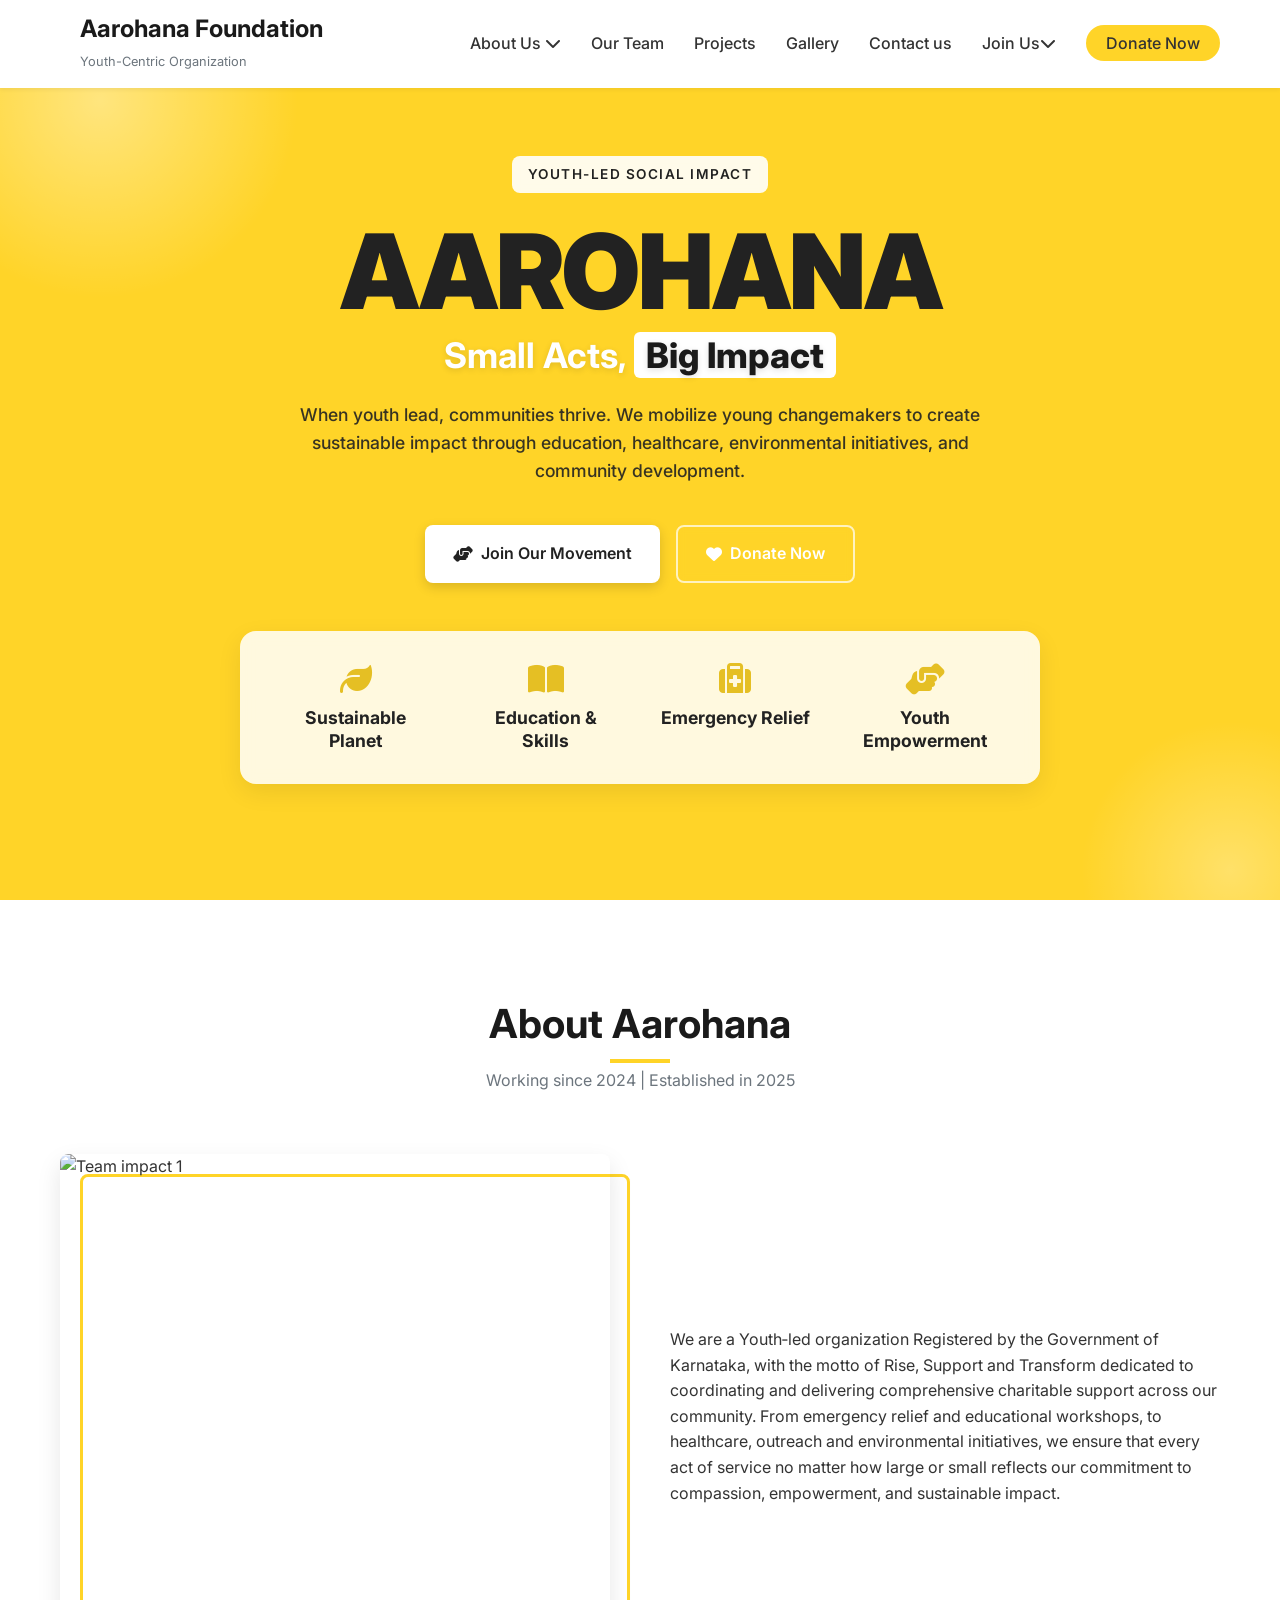
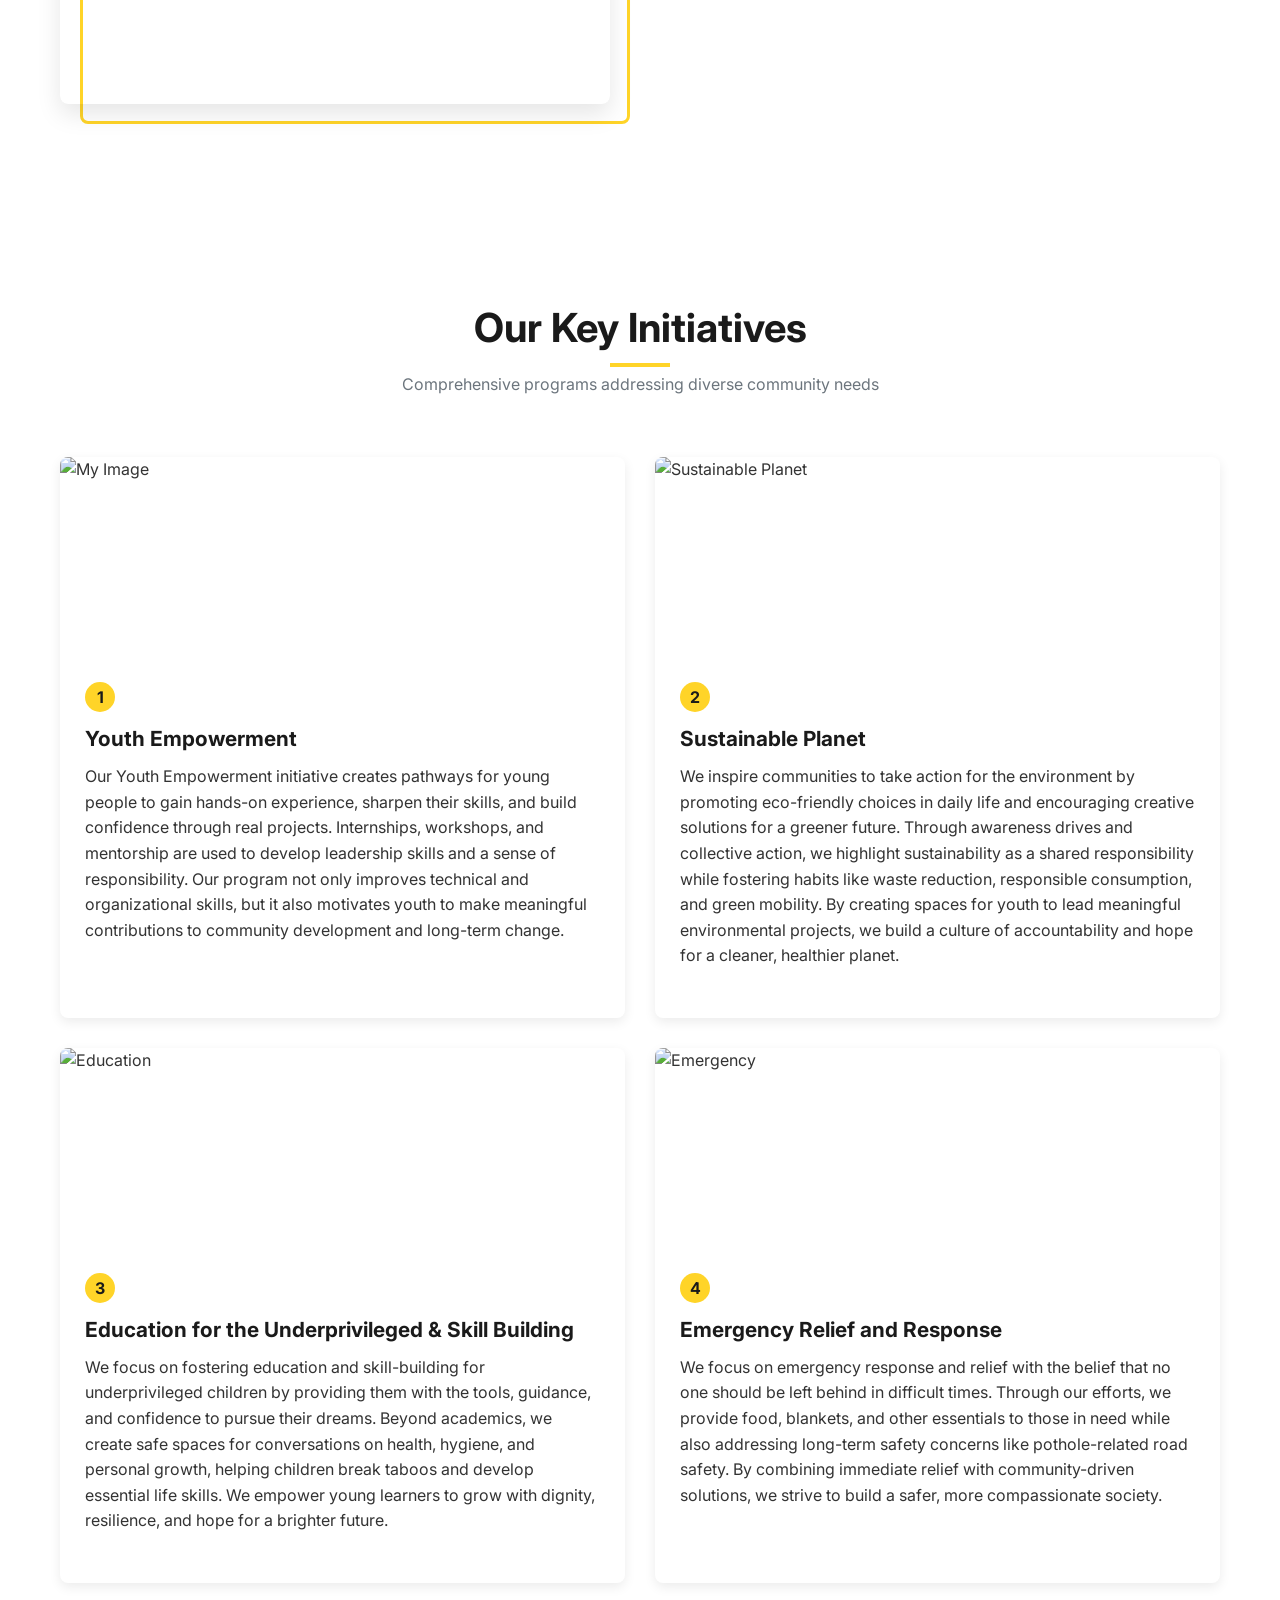
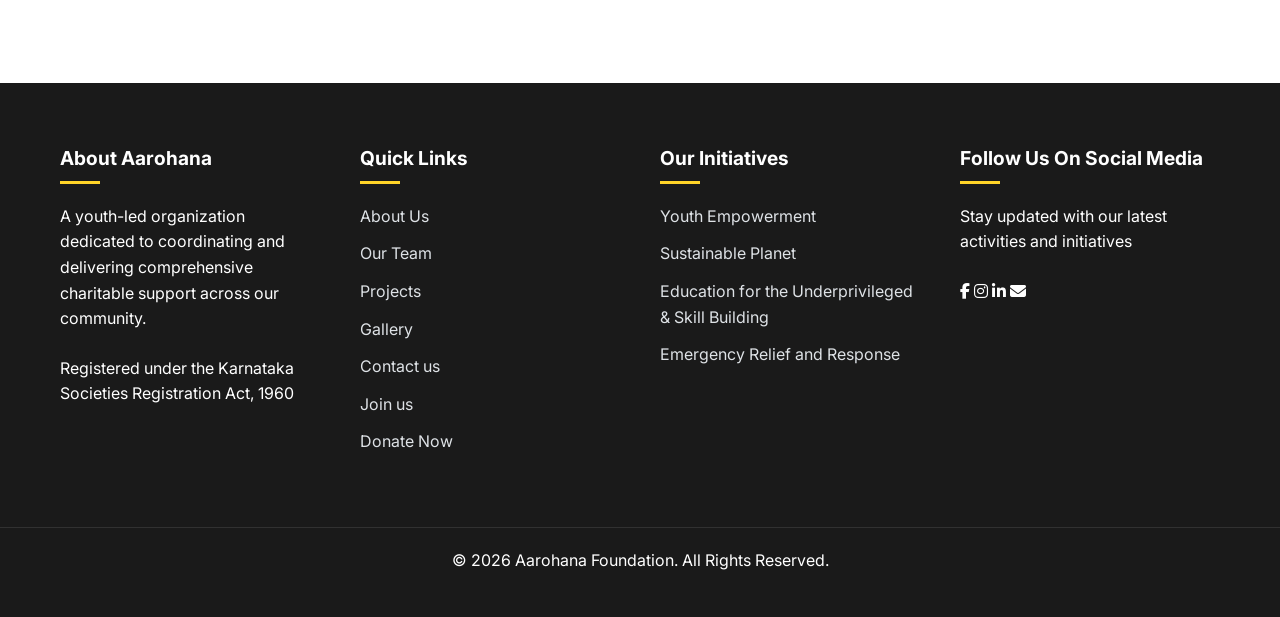
==== commit fa1728d2: "Few changes" ====
--- a/index.html
+++ b/index.html
@@ -4,8 +4,8 @@
 <head>
   <meta charset="UTF-8">
   <meta name="viewport" content="width=device-width, initial-scale=1.0">
-  <title>Aarohana Foundation | Registered Public Charitable Trust</title>
-  <meta name="description" content="Aarohana Foundation is a youth-led registered public charitable trust dedicated to sustainable planet initiatives, education & skill building, emergency relief, and youth empowerment.">
+  <title>Aarohana Foundation | Youth-Centric Organization</title>
+  <meta name="description" content="Aarohana Foundation is a youth-centric organization dedicated to sustainable planet initiatives, education & skill building, emergency relief, and youth empowerment.">
   <link rel="stylesheet" href="https://cdnjs.cloudflare.com/ajax/libs/font-awesome/6.4.0/css/all.min.css">
   <link href="https://fonts.googleapis.com/css2?family=Inter:wght@300;400;500;600;700&display=swap" rel="stylesheet">
   <link rel="stylesheet" href="assets/css/styles.css">
@@ -32,7 +32,8 @@
     <div class="hero-accent-2"></div>
     <div class="container">
       <div class="hero-subtitle">YOUTH-LED SOCIAL IMPACT</div>
-      <h1 class="hero-title">Small Acts, <span class="highlight">Big Impact</span></h1>
+      <h1 class="hero-brand">AAROHANA</h1>
+      <h2 class="hero-tagline">Small Acts, <span class="highlight">Big Impact</span></h2>
       <p class="hero-description">When youth lead, communities thrive. We mobilize young changemakers to create
         sustainable impact through education, healthcare, environmental initiatives, and community development.</p>
 
--- a/assets/css/styles.css
+++ b/assets/css/styles.css
@@ -424,6 +424,79 @@
      z-index: 1;
  }
 
+ /* Hero Brand and Tagline for Landing Page */
+ .hero-brand {
+     font-size: 6.5rem;
+     font-weight: 900;
+     letter-spacing: -2px;
+     line-height: 1.05;
+     margin-bottom: 0.5rem;
+     text-transform: uppercase;
+     color: var(--dark);
+     animation: fadeInUp 0.8s ease-out;
+ }
+ 
+ .hero-tagline {
+     font-size: 2.2rem;
+     font-weight: 700;
+     color: var(--white);
+     margin-bottom: 1.5rem;
+     text-shadow: 0 2px 6px rgba(0, 0, 0, 0.12);
+     animation: fadeInUp 1s ease-out;
+ }
+ 
+ .hero-tagline .highlight {
+     color: var(--secondary);
+     background: var(--white);
+     padding: 2px 12px;
+     border-radius: 6px;
+     font-weight: 800;
+ }
+
+ /* Fade-in Animation */
+ @keyframes fadeInUp {
+     from {
+         opacity: 0;
+         transform: translateY(20px);
+     }
+     to {
+         opacity: 1;
+         transform: translateY(0);
+     }
+ }
+
+ /* Responsive Adjustments for new elements */
+ @media (max-width: 992px) {
+     .hero-brand {
+         font-size: 5rem;
+     }
+     .hero-tagline {
+         font-size: 1.8rem;
+     }
+ }
+
+ @media (max-width: 768px) {
+     .hero-brand {
+         font-size: 3.8rem;
+         letter-spacing: -1px;
+     }
+     .hero-tagline {
+         font-size: 1.5rem;
+     }
+ }
+
+ @media (max-width: 480px) {
+     .hero-brand {
+         font-size: 3rem;
+     }
+     .hero-tagline {
+         font-size: 1.25rem;
+     }
+     .hero-tagline .highlight {
+         padding: 1px 6px;
+     }
+ }
+
  /* About Section */
  .about-content {
      display: grid;
